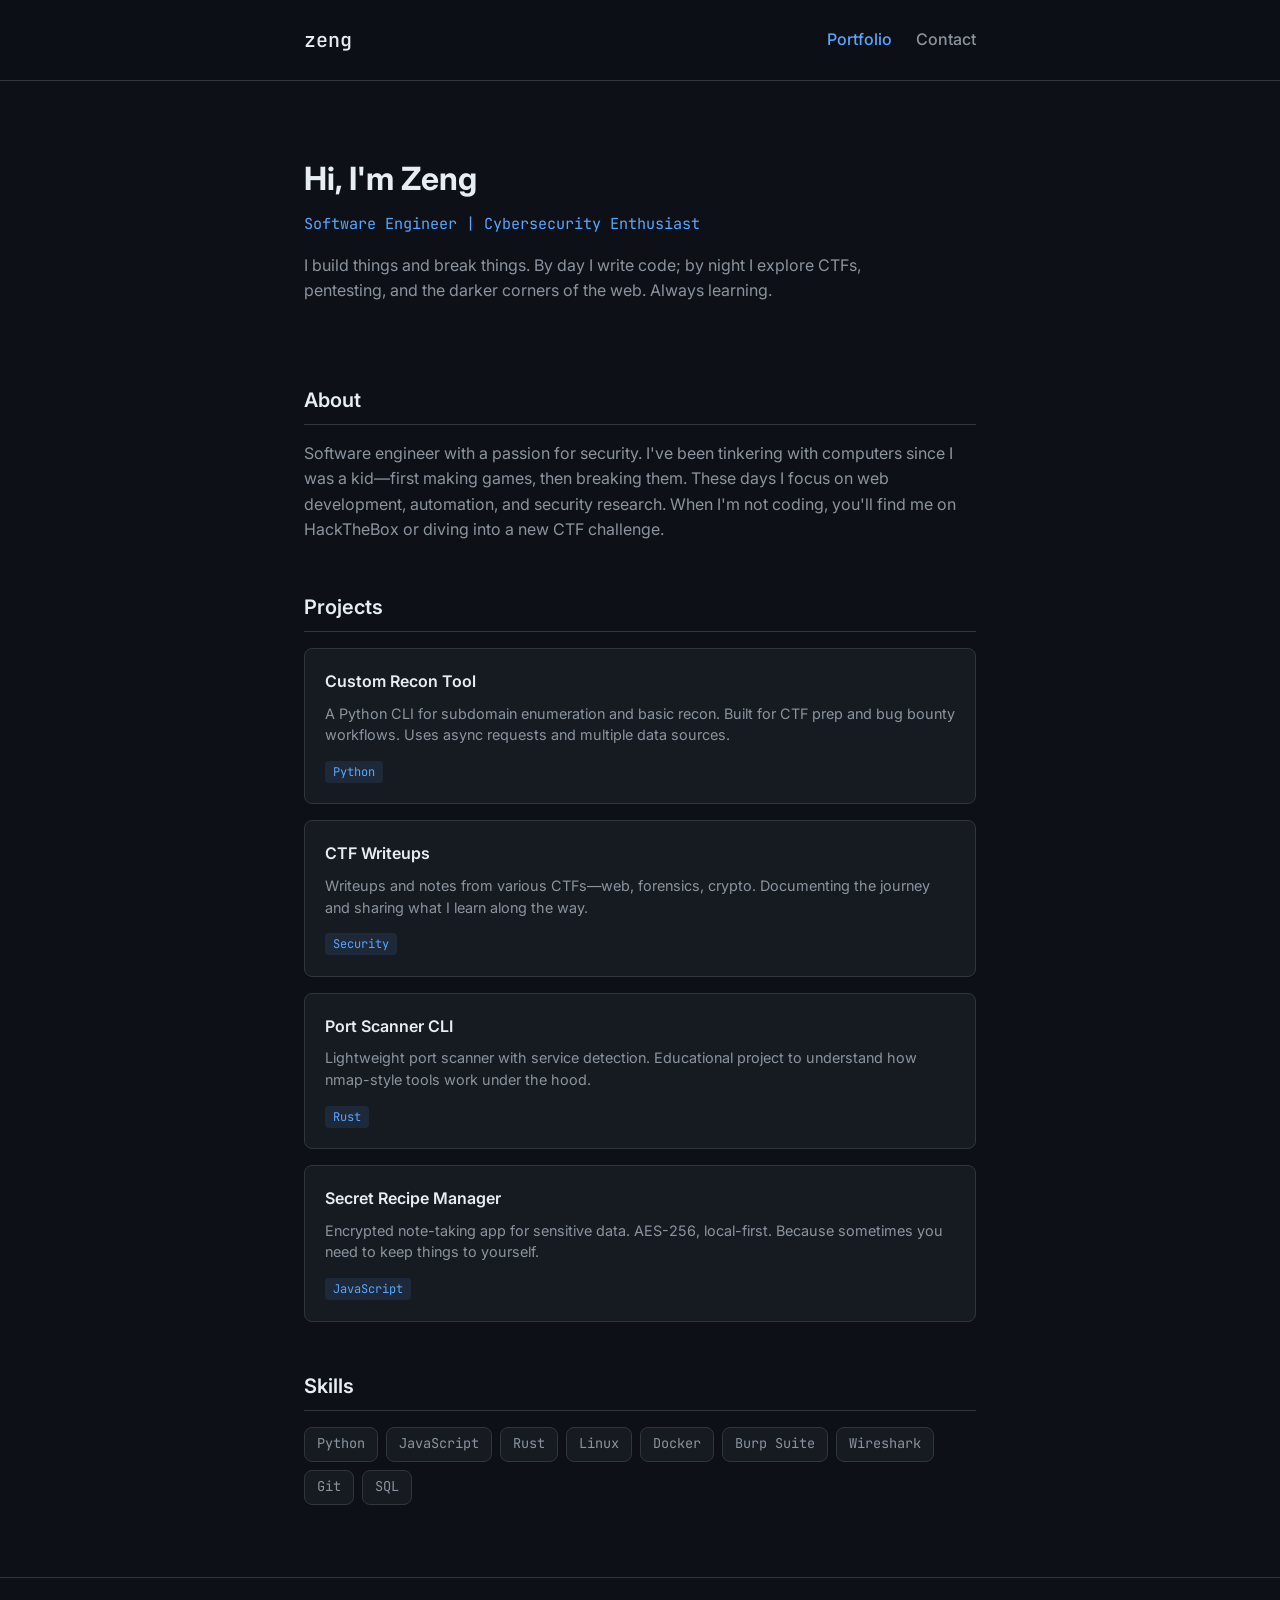
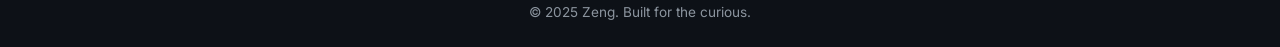
==== index.html @ 5d78eebe "Add files via upload" ====
<!DOCTYPE html>
<html lang="en">
<head>
  <meta charset="UTF-8">
  <meta name="viewport" content="width=device-width, initial-scale=1.0">
  <title>Zeng | Software Engineer</title>
  <link rel="stylesheet" href="styles.css">
  <link rel="preconnect" href="https://fonts.googleapis.com">
  <link rel="preconnect" href="https://fonts.gstatic.com" crossorigin>
  <link href="https://fonts.googleapis.com/css2?family=JetBrains+Mono:wght@400;500&family=Inter:wght@400;500;600;700&display=swap" rel="stylesheet">
</head>
<body>
  <header class="header">
    <nav class="nav">
      <a href="index.html" class="nav-logo">zeng</a>
      <button class="nav-toggle" aria-label="Toggle menu">
        <span></span>
        <span></span>
        <span></span>
      </button>
      <ul class="nav-links">
        <li><a href="index.html" class="active">Portfolio</a></li>
        <li><a href="contact.html">Contact</a></li>
      </ul>
    </nav>
  </header>

  <main>
    <section class="hero">
      <h1 class="hero-title">Hi, I'm Zeng</h1>
      <p class="hero-tagline">Software Engineer | Cybersecurity Enthusiast</p>
      <p class="hero-intro">
        I build things and break things. By day I write code; by night I explore CTFs,
        pentesting, and the darker corners of the web. Always learning.
      </p>
    </section>

    <section class="about" id="about">
      <h2>About</h2>
      <p>
        Software engineer with a passion for security. I've been tinkering with computers
        since I was a kid—first making games, then breaking them. These days I focus on
        web development, automation, and security research. When I'm not coding, you'll
        find me on HackTheBox or diving into a new CTF challenge.
      </p>
    </section>

    <section class="projects" id="projects">
      <h2>Projects</h2>
      <div class="project-grid">
        <article class="project-card">
          <h3>Custom Recon Tool</h3>
          <p>
            A Python CLI for subdomain enumeration and basic recon. Built for CTF prep
            and bug bounty workflows. Uses async requests and multiple data sources.
          </p>
          <span class="project-tag">Python</span>
        </article>
        <article class="project-card">
          <h3>CTF Writeups</h3>
          <p>
            Writeups and notes from various CTFs—web, forensics, crypto. Documenting
            the journey and sharing what I learn along the way.
          </p>
          <span class="project-tag">Security</span>
        </article>
        <article class="project-card">
          <h3>Port Scanner CLI</h3>
          <p>
            Lightweight port scanner with service detection. Educational project to
            understand how nmap-style tools work under the hood.
          </p>
          <span class="project-tag">Rust</span>
        </article>
        <article class="project-card">
          <h3>Secret Recipe Manager</h3>
          <p>
            Encrypted note-taking app for sensitive data. AES-256, local-first.
            Because sometimes you need to keep things to yourself.
          </p>
          <span class="project-tag">JavaScript</span>
        </article>
      </div>
    </section>

    <section class="skills" id="skills">
      <h2>Skills</h2>
      <div class="skills-list">
        <span class="skill">Python</span>
        <span class="skill">JavaScript</span>
        <span class="skill">Rust</span>
        <span class="skill">Linux</span>
        <span class="skill">Docker</span>
        <span class="skill">Burp Suite</span>
        <span class="skill">Wireshark</span>
        <span class="skill">Git</span>
        <span class="skill">SQL</span>
      </div>
    </section>
  </main>

  <footer class="footer">
    <p>&copy; 2025 Zeng. Built for the curious.</p>
  </footer>

  <script src="main.js"></script>
</body>
</html>
---- styles.css ----
/* --- Variables --- */
:root {
  --bg: #0d1117;
  --bg-elevated: #161b22;
  --border: #30363d;
  --text: #e6edf3;
  --text-muted: #8b949e;
  --accent: #58a6ff;
  --accent-hover: #79b8ff;
  --font-sans: 'Inter', -apple-system, BlinkMacSystemFont, sans-serif;
  --font-mono: 'JetBrains Mono', ui-monospace, monospace;
  --max-width: 720px;
  --spacing: 1.5rem;
  --radius: 8px;
}

/* --- Reset --- */
*,
*::before,
*::after {
  box-sizing: border-box;
}

html {
  scroll-behavior: smooth;
}

body {
  margin: 0;
  font-family: var(--font-sans);
  font-size: 1rem;
  line-height: 1.6;
  color: var(--text);
  background: var(--bg);
  min-height: 100vh;
  display: flex;
  flex-direction: column;
}

/* --- Header & Nav --- */
.header {
  position: sticky;
  top: 0;
  z-index: 100;
  background: rgba(13, 17, 23, 0.9);
  backdrop-filter: blur(12px);
  border-bottom: 1px solid var(--border);
}

.nav {
  max-width: var(--max-width);
  margin: 0 auto;
  padding: var(--spacing);
  display: flex;
  align-items: center;
  justify-content: space-between;
  position: relative;
}

.nav-logo {
  font-family: var(--font-mono);
  font-weight: 500;
  font-size: 1.25rem;
  color: var(--text);
  text-decoration: none;
}

.nav-logo:hover {
  color: var(--accent);
}

.nav-toggle {
  display: none;
  flex-direction: column;
  gap: 5px;
  background: none;
  border: none;
  cursor: pointer;
  padding: 8px;
}

.nav-toggle span {
  display: block;
  width: 24px;
  height: 2px;
  background: var(--text);
}

.nav-links {
  display: flex;
  list-style: none;
  margin: 0;
  padding: 0;
  gap: 1.5rem;
}

.nav-links a {
  color: var(--text-muted);
  text-decoration: none;
  font-weight: 500;
  transition: color 0.2s;
}

.nav-links a:hover,
.nav-links a.active {
  color: var(--accent);
}

/* --- Main --- */
main {
  flex: 1;
  max-width: var(--max-width);
  margin: 0 auto;
  padding: var(--spacing);
  width: 100%;
}

main section {
  margin-bottom: 3rem;
}

main h2 {
  font-size: 1.25rem;
  font-weight: 600;
  color: var(--text);
  margin-bottom: 1rem;
  padding-bottom: 0.5rem;
  border-bottom: 1px solid var(--border);
}

/* --- Hero --- */
.hero {
  padding: 3rem 0 2rem;
}

.hero-title {
  font-size: 2rem;
  font-weight: 700;
  margin: 0 0 0.5rem;
  color: var(--text);
}

.hero-tagline {
  font-family: var(--font-mono);
  font-size: 0.95rem;
  color: var(--accent);
  margin: 0 0 1rem;
}

.hero-intro {
  color: var(--text-muted);
  margin: 0;
  max-width: 600px;
}

/* --- About --- */
.about p {
  color: var(--text-muted);
  margin: 0;
}

/* --- Projects --- */
.project-grid {
  display: grid;
  gap: 1rem;
}

.project-card {
  background: var(--bg-elevated);
  border: 1px solid var(--border);
  border-radius: var(--radius);
  padding: 1.25rem;
  transition: border-color 0.2s;
}

.project-card:hover {
  border-color: var(--accent);
}

.project-card h3 {
  font-size: 1rem;
  font-weight: 600;
  margin: 0 0 0.5rem;
  color: var(--text);
}

.project-card p {
  font-size: 0.9rem;
  color: var(--text-muted);
  margin: 0 0 0.75rem;
  line-height: 1.5;
}

.project-tag {
  font-family: var(--font-mono);
  font-size: 0.75rem;
  color: var(--accent);
  background: rgba(88, 166, 255, 0.1);
  padding: 0.2rem 0.5rem;
  border-radius: 4px;
}

/* --- Skills --- */
.skills-list {
  display: flex;
  flex-wrap: wrap;
  gap: 0.5rem;
}

.skill {
  font-family: var(--font-mono);
  font-size: 0.85rem;
  color: var(--text-muted);
  background: var(--bg-elevated);
  border: 1px solid var(--border);
  padding: 0.35rem 0.75rem;
  border-radius: var(--radius);
}

/* --- Contact Page --- */
.contact-hero {
  padding: 3rem 0 2rem;
}

.contact-hero h1 {
  font-size: 2rem;
  font-weight: 700;
  margin: 0 0 0.5rem;
  color: var(--text);
}

.contact-intro {
  color: var(--text-muted);
  margin: 0;
}

.contact-grid {
  display: grid;
  gap: 1.25rem;
}

.contact-item {
  display: flex;
  flex-direction: column;
  gap: 0.25rem;
}

.contact-label {
  font-family: var(--font-mono);
  font-size: 0.8rem;
  color: var(--text-muted);
  text-transform: uppercase;
  letter-spacing: 0.05em;
}

.contact-value {
  color: var(--accent);
  text-decoration: none;
  font-weight: 500;
  transition: color 0.2s;
}

.contact-value:hover {
  color: var(--accent-hover);
}

/* --- Footer --- */
.footer {
  margin-top: auto;
  padding: var(--spacing);
  border-top: 1px solid var(--border);
  text-align: center;
}

.footer p {
  margin: 0;
  font-size: 0.85rem;
  color: var(--text-muted);
}

/* --- Mobile --- */
@media (max-width: 640px) {
  .nav-toggle {
    display: flex;
  }

  .nav-links {
    position: absolute;
    top: 100%;
    left: 0;
    right: 0;
    flex-direction: column;
    background: var(--bg-elevated);
    border-bottom: 1px solid var(--border);
    padding: var(--spacing);
    gap: 0;
    display: none;
  }

  .nav-links.is-open {
    display: flex;
  }

  .nav-links li {
    padding: 0.5rem 0;
  }

  .hero-title {
    font-size: 1.75rem;
  }

  .hero,
  .contact-hero {
    padding: 2rem 0 1.5rem;
  }
}
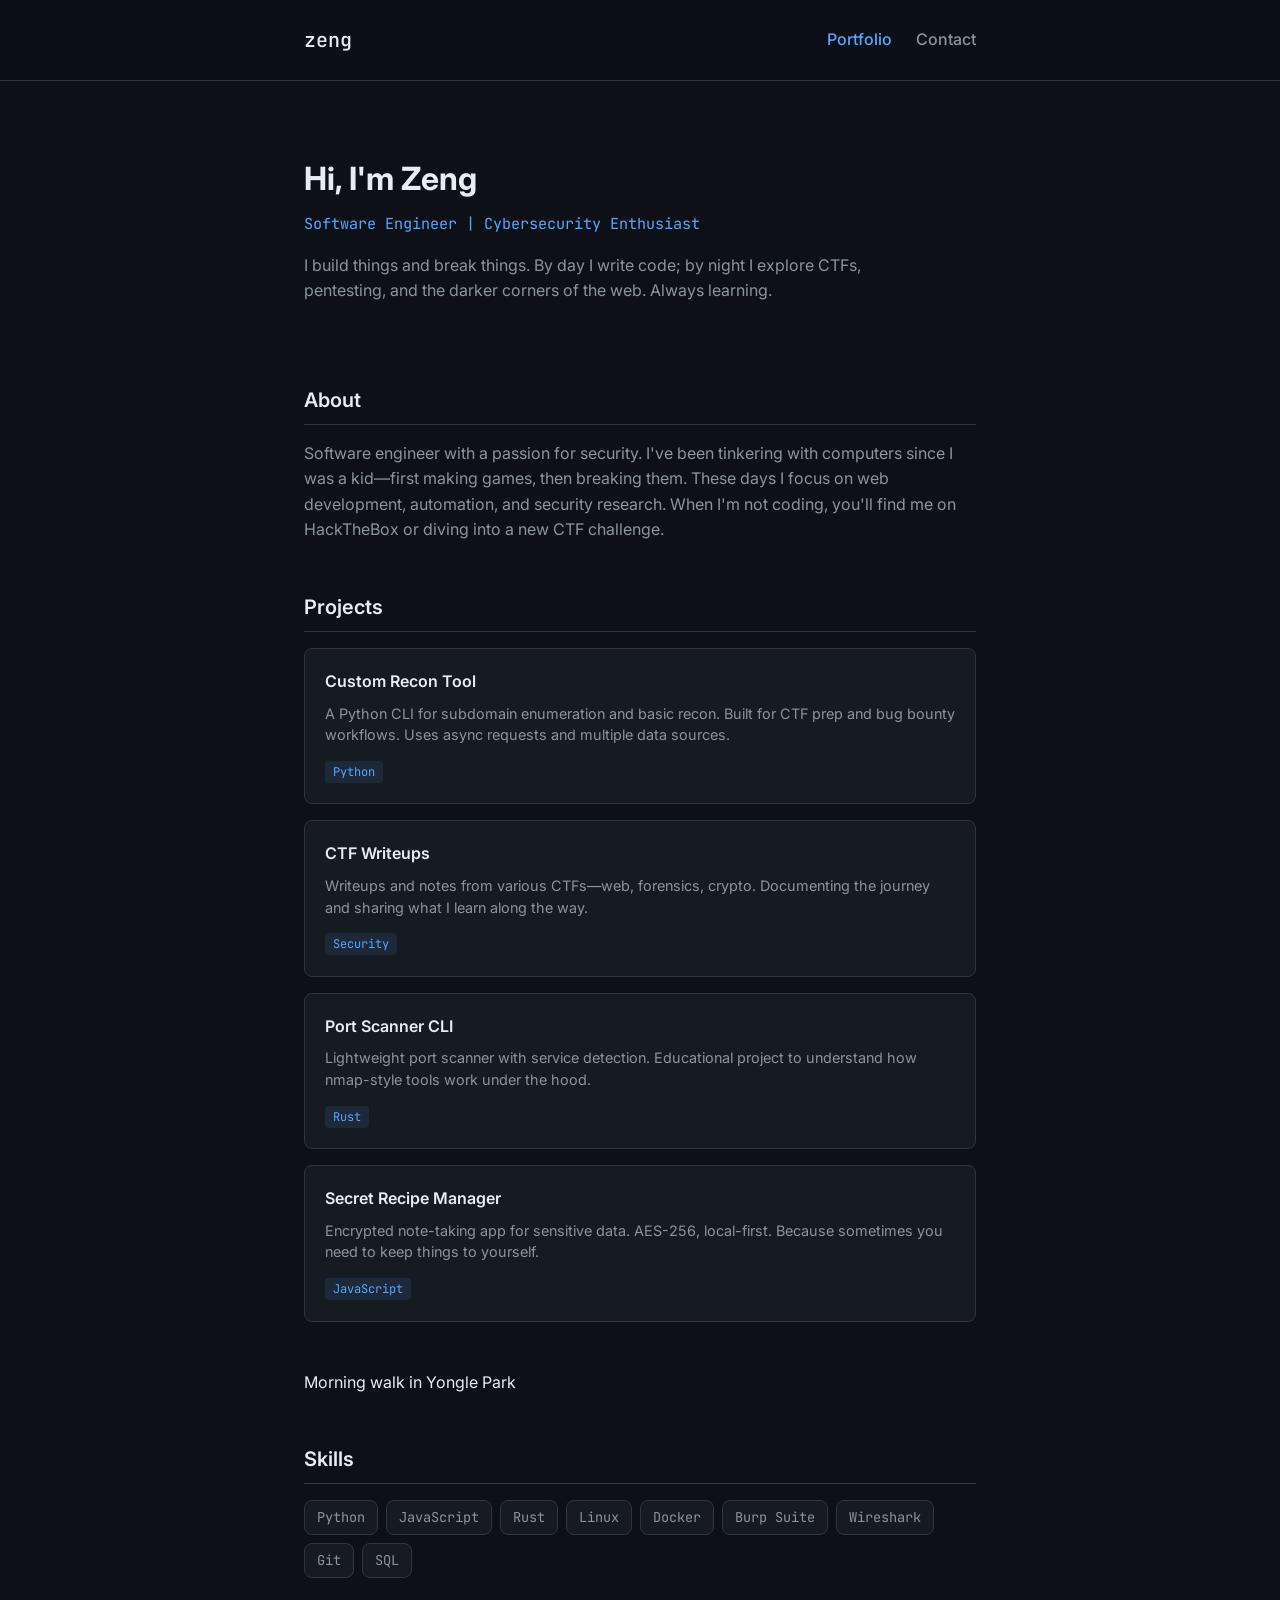
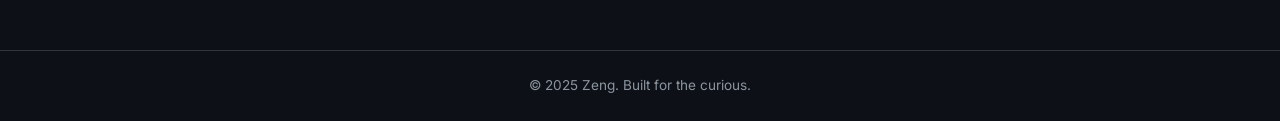
==== commit 17e6909c: "Update index.html" ====
--- a/index.html
+++ b/index.html
@@ -83,6 +83,10 @@
       </div>
     </section>
 
+    <section class="hobby">
+      <p class="hobby-text">Morning walk in Yongle Park</p>
+    </section>
+    
     <section class="skills" id="skills">
       <h2>Skills</h2>
       <div class="skills-list">
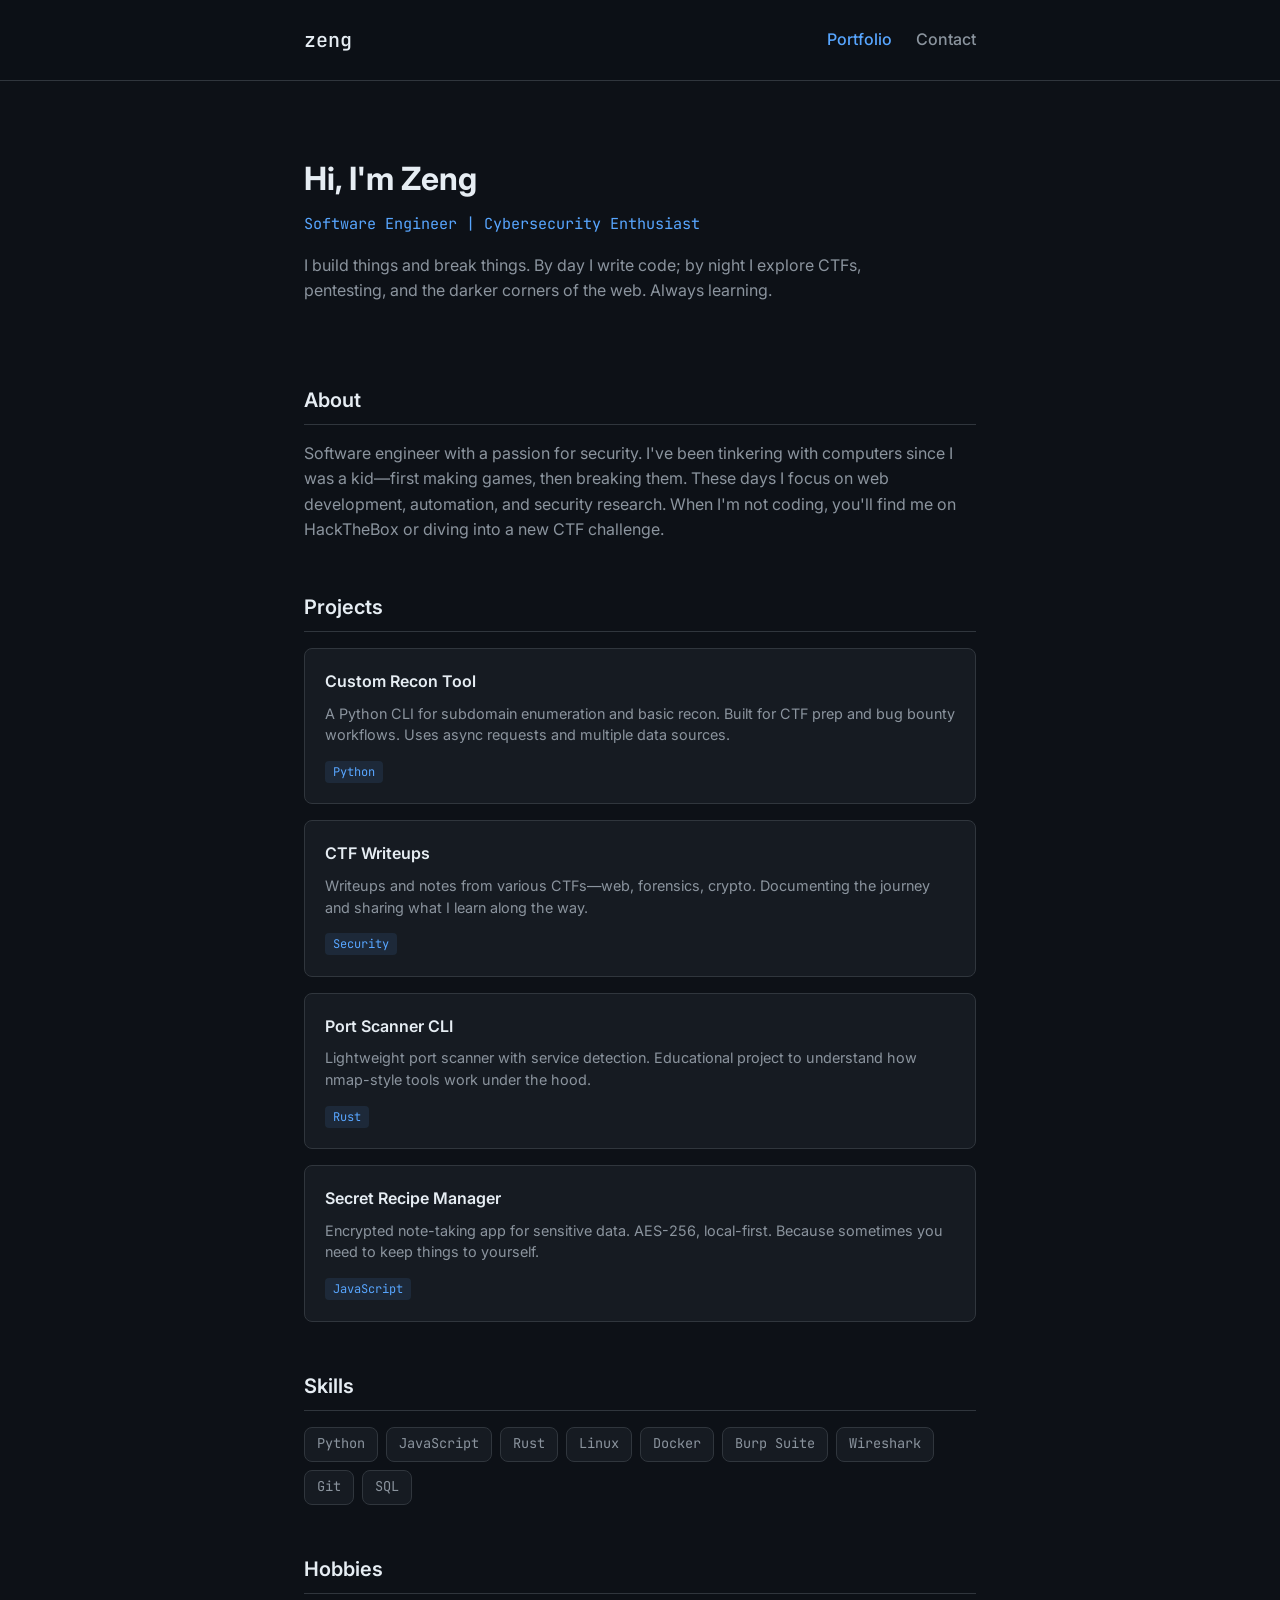
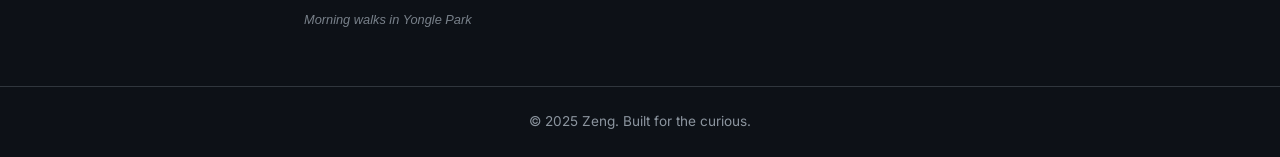
==== commit c367c6c2: "Update index.html" ====
--- a/index.html
+++ b/index.html
@@ -82,10 +82,6 @@
         </article>
       </div>
     </section>
-
-    <section class="hobby">
-      <p class="hobby-text">Morning walk in Yongle Park</p>
-    </section>
     
     <section class="skills" id="skills">
       <h2>Skills</h2>
@@ -101,6 +97,11 @@
         <span class="skill">SQL</span>
       </div>
     </section>
+
+    <section class="hobby">
+      <h2>Hobbies</h2>
+      <p class="hobby-text">Morning walks in Yongle Park</p>
+    </section>
   </main>
 
   <footer class="footer">
--- a/styles.css
+++ b/styles.css
@@ -200,6 +200,19 @@
   border-radius: 4px;
 }
 
+/* --- Hobby --- */
+.hobby {
+  margin-bottom: 2rem;
+}
+
+.hobby-text {
+  font-size: 0.8rem;
+  color: var(--text-muted);
+  margin: 0;
+  font-style: italic;
+  opacity: 0.85;
+}
+
 /* --- Skills --- */
 .skills-list {
   display: flex;
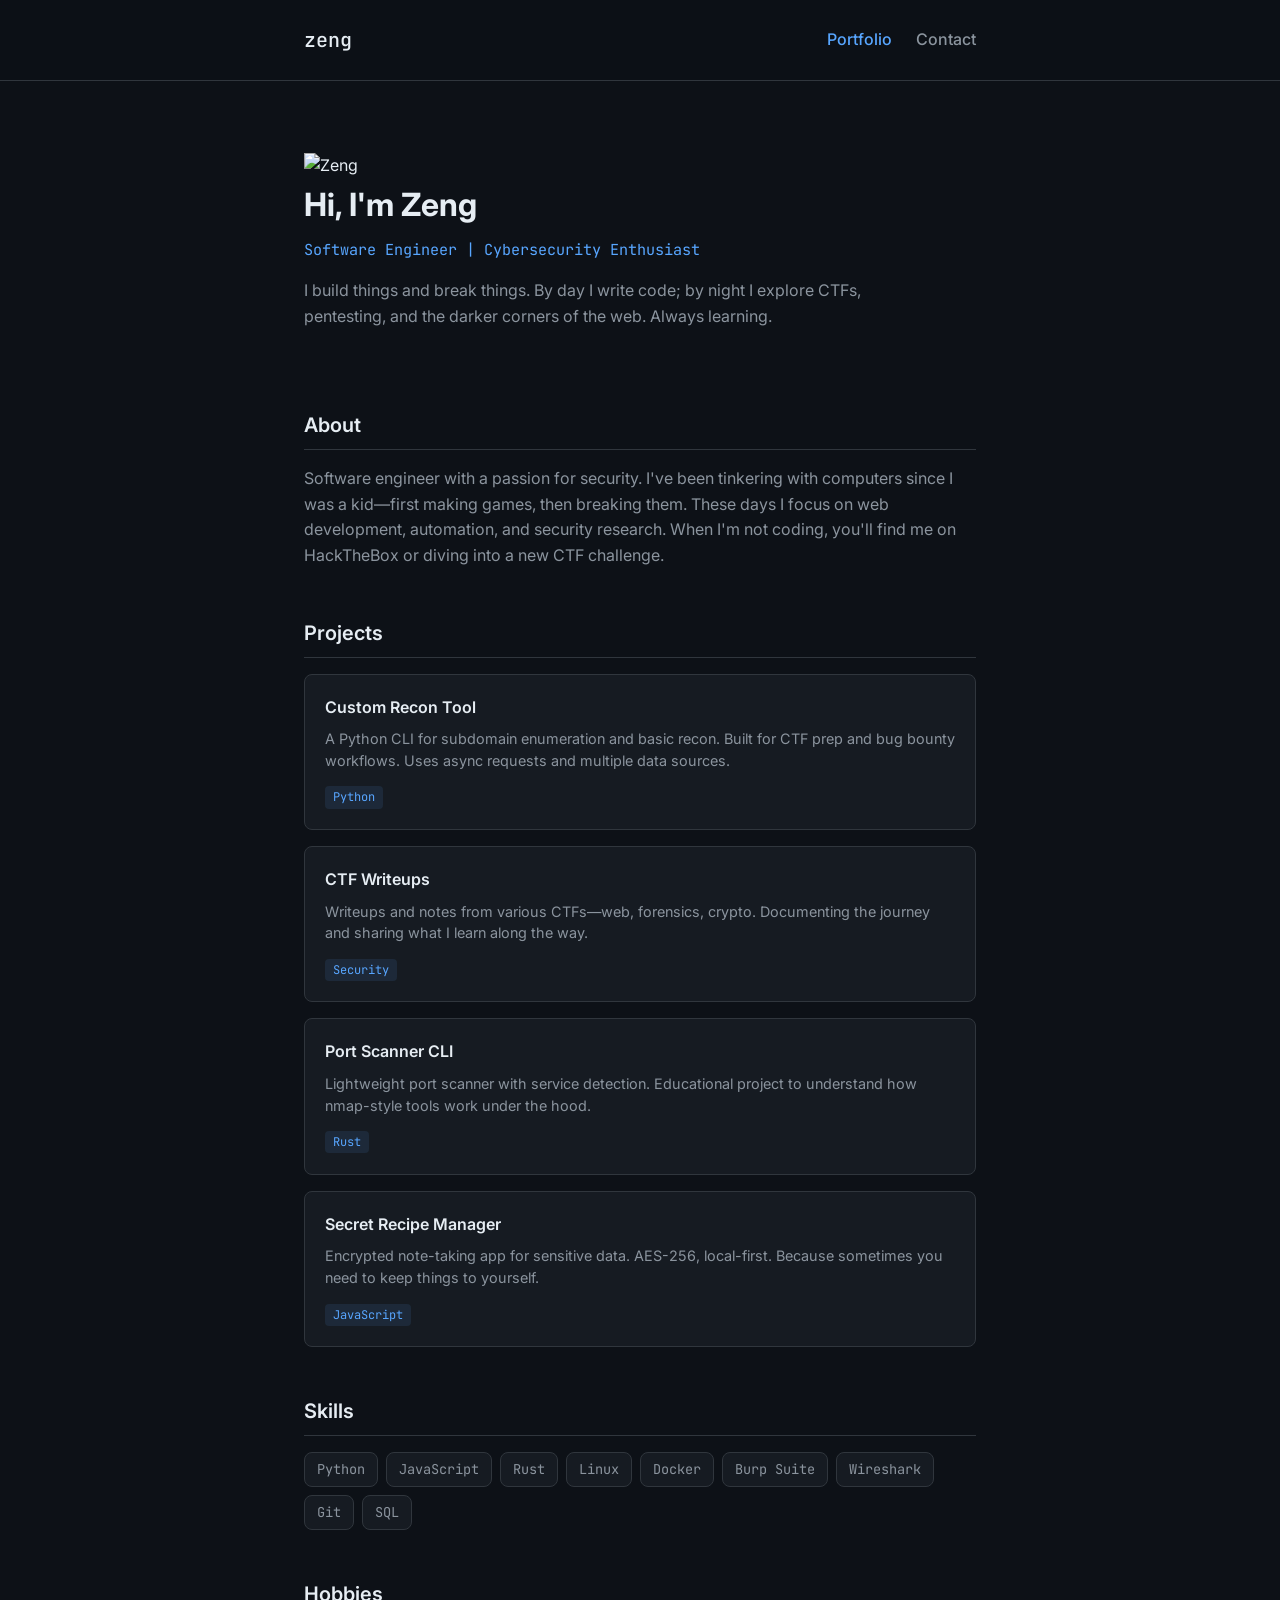
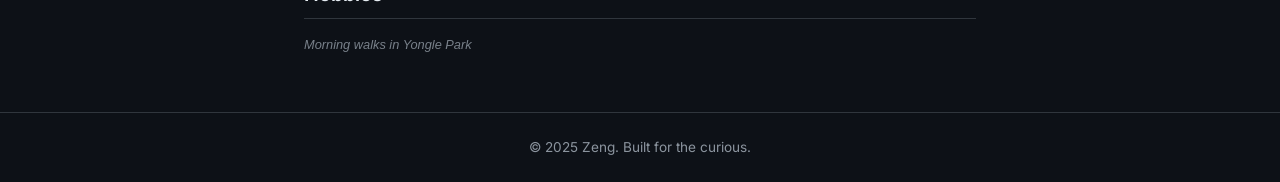
==== commit 7af77771: "Update index.html" ====
--- a/index.html
+++ b/index.html
@@ -27,6 +27,11 @@
 
   <main>
     <section class="hero">
+      <img
+        src="https://sha-warma-4vtr-framework-imaginaridentity-engine.chals.io/api/avatar/zyrc0de"
+        alt="Zeng"
+        class="hero-avatar"
+      />
       <h1 class="hero-title">Hi, I'm Zeng</h1>
       <p class="hero-tagline">Software Engineer | Cybersecurity Enthusiast</p>
       <p class="hero-intro">
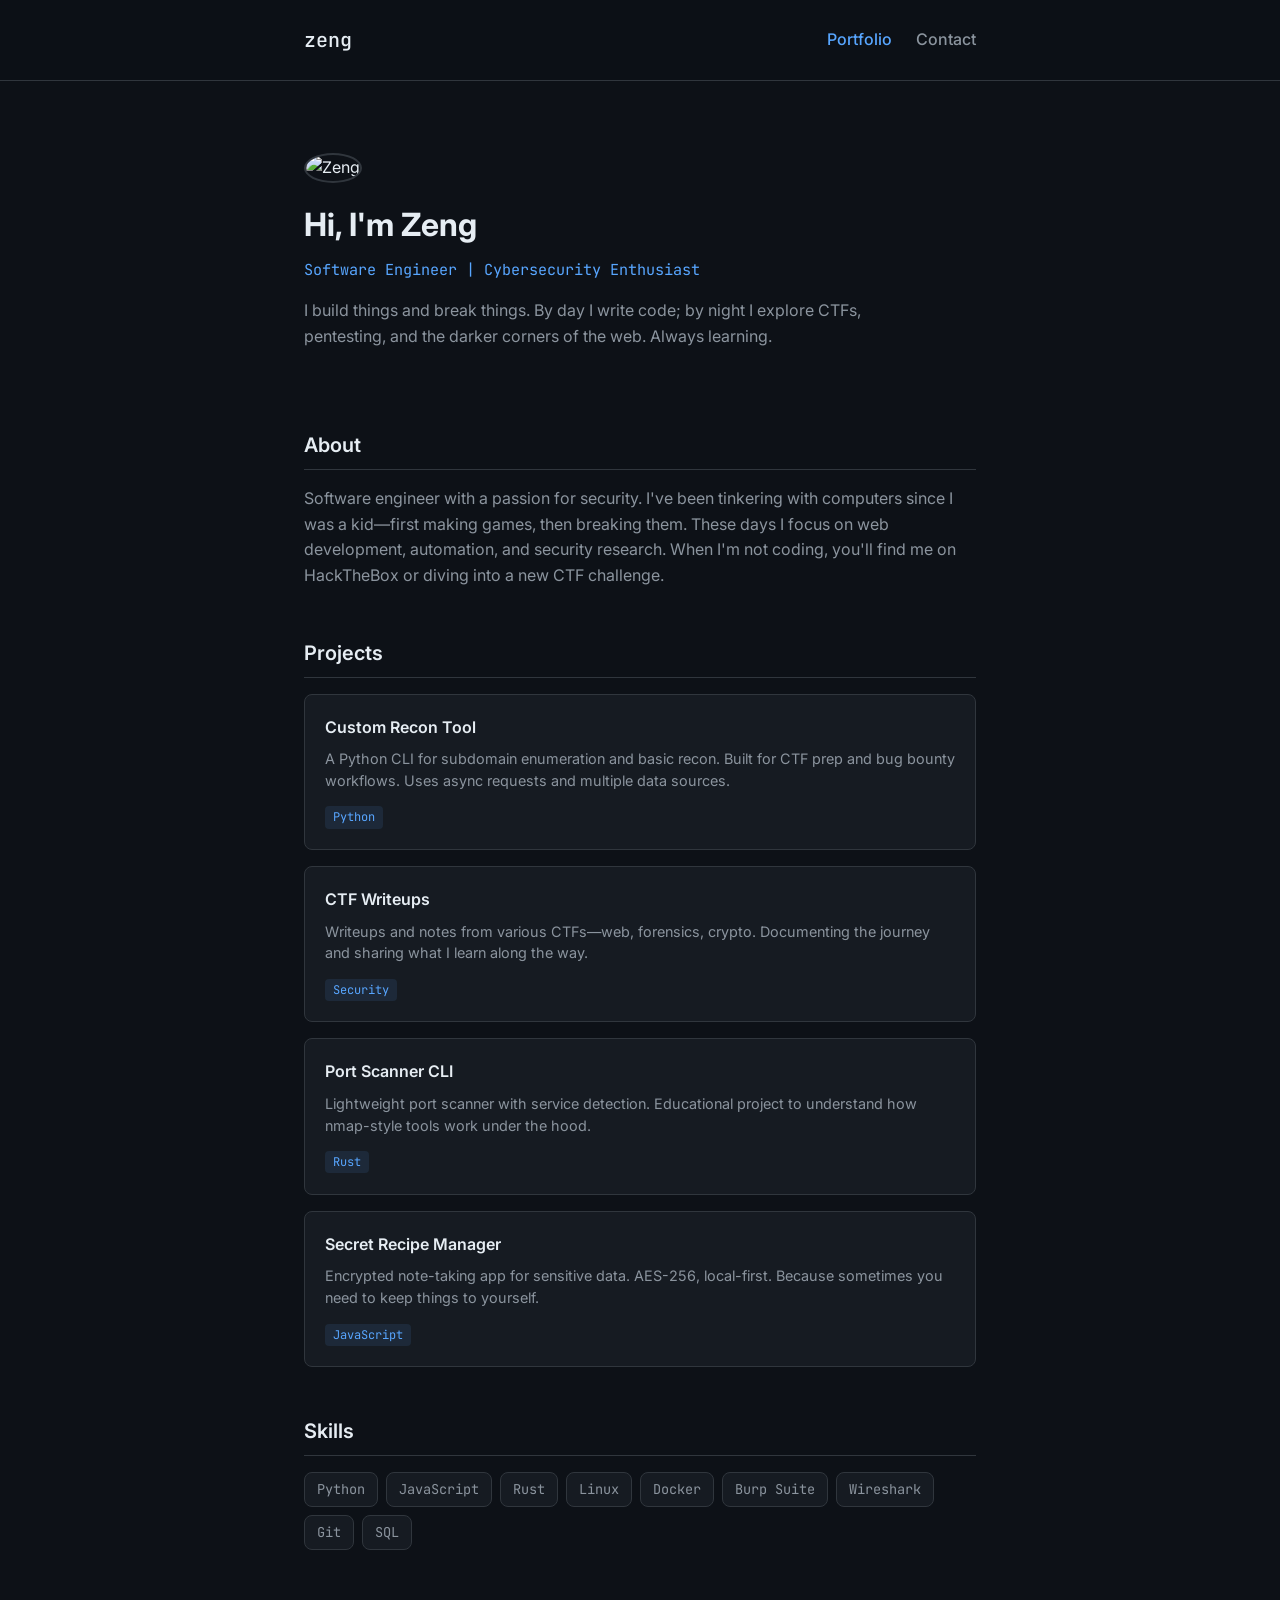
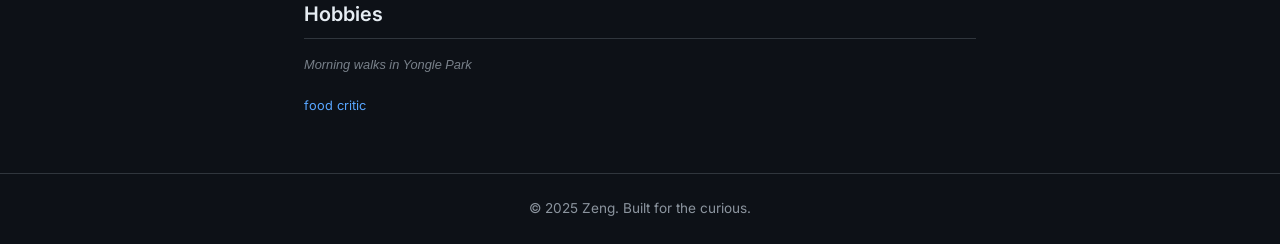
==== commit fbcff7a3: "Update styles.css" ====
--- a/index.html
+++ b/index.html
@@ -106,6 +106,13 @@
     <section class="hobby">
       <h2>Hobbies</h2>
       <p class="hobby-text">Morning walks in Yongle Park</p>
+        <p>
+          <a
+            class="hobby-link"
+            src="https://www.tripadvisor.fr/Profile/Zyrc0de"
+            target="_blank"
+          >food critic</a>
+      </p>
     </section>
   </main>
 
--- a/styles.css
+++ b/styles.css
@@ -133,6 +133,15 @@
   padding: 3rem 0 2rem;
 }
 
+.hero-avatar {
+  width: 96px;
+  height: 96px;
+  border-radius: 50%;
+  object-fit: cover;
+  border: 2px solid var(--border);
+  margin-bottom: 1rem;
+}
+
 .hero-title {
   font-size: 2rem;
   font-weight: 700;
@@ -211,6 +220,17 @@
   margin: 0;
   font-style: italic;
   opacity: 0.85;
+}
+
+.hobby-link {
+  font-size: 0.8rem;
+  color: var(--accent);
+  text-decoration: none;
+  transition: color 0.2s;
+}
+
+.hobby-link:hover {
+  color: var(--accent-hover);
 }
 
 /* --- Skills --- */
